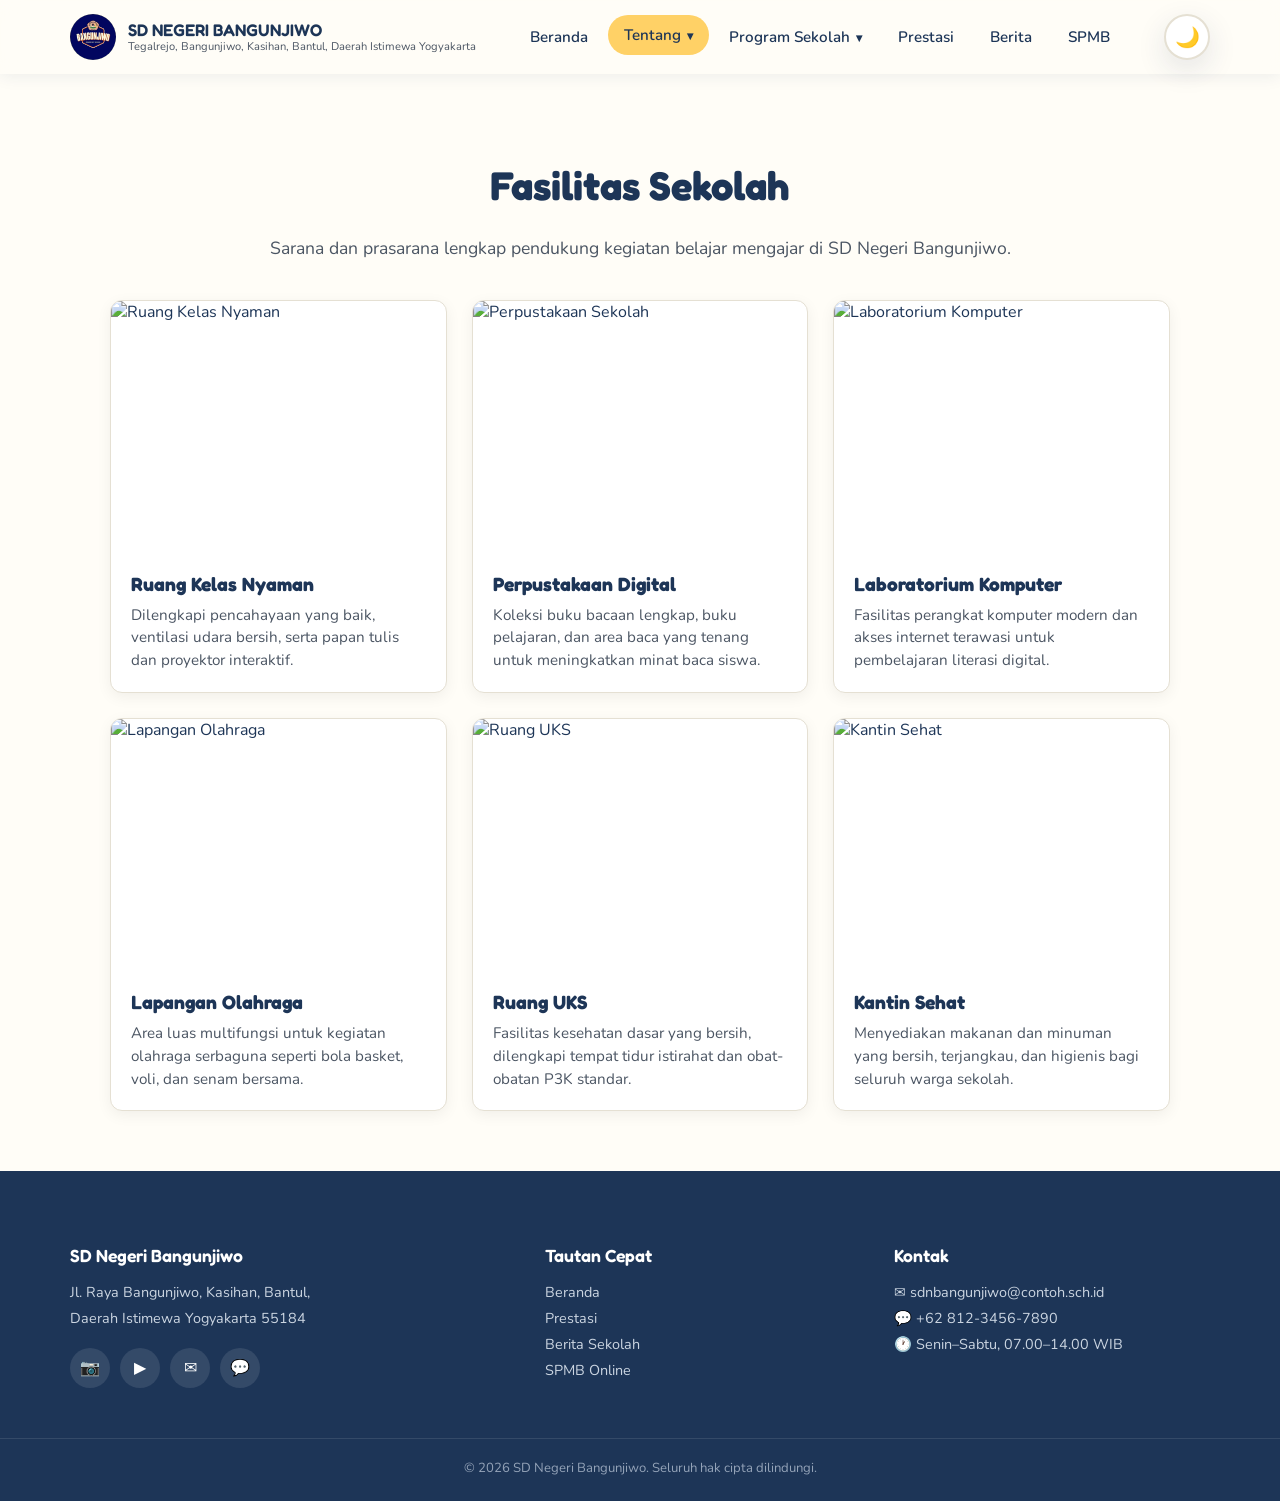
==== fasilitas.html @ d4fe70b3 "first commit" ====
<!DOCTYPE html>
<html lang="id">
<head>
<meta charset="UTF-8" />
<meta name="viewport" content="width=device-width, initial-scale=1.0" />
<title>Fasilitas Sekolah | SD Negeri Bangunjiwo</title>
<meta name="description" content="Fasilitas dan sarana prasarana pendukung belajar di SD Negeri Bangunjiwo, Bantul, Yogyakarta.">

<link rel="preconnect" href="https://fonts.googleapis.com">
<link rel="preconnect" href="https://fonts.gstatic.com" crossorigin>
<link href="https://fonts.googleapis.com/css2?family=Fredoka:wght@500;600;700&family=Nunito:wght@400;600;700;800&display=swap" rel="stylesheet">
<link rel="stylesheet" href="style.css">
<script>
  (function () {
    try {
      var saved = localStorage.getItem('sdnb-theme');
      var theme = saved || (window.matchMedia('(prefers-color-scheme: dark)').matches ? 'dark' : 'light');
      document.documentElement.setAttribute('data-theme', theme);
    } catch (e) {}
  })();
</script>

<style>
  /* ================= GRID FASILITAS ================= */
  .facility-grid {
    display: grid;
    grid-template-columns: repeat(auto-fill, minmax(280px, 1fr));
    gap: 25px;
    margin-top: 40px;
  }

  .facility-card {
    background: var(--surface);
    border-radius: 12px;
    overflow: hidden;
    box-shadow: 0 4px 15px rgba(0,0,0,0.06);
    border: 1px solid var(--border-color);
    transition: transform 0.3s ease, box-shadow 0.3s ease, background-color 0.3s ease, border-color 0.3s ease;
  }

  .facility-card:hover {
    transform: translateY(-5px);
    box-shadow: 0 8px 25px rgba(0,0,0,0.12);
  }

  .facility-card img {
    width: 100%;
    aspect-ratio: 4 / 3;
    object-fit: cover;
  }

  .facility-info {
    padding: 20px;
  }

  .facility-info h3 {
    font-family: 'Fredoka', sans-serif;
    font-size: 1.2rem;
    color: var(--ink);
    margin: 0 0 8px 0;
  }

  .facility-info p {
    font-size: 0.95rem;
    color: var(--gray);
    line-height: 1.5;
    margin: 0;
  }
</style>
</head>
<body>

  <!-- ===================== HEADER & NAVIGASI ===================== -->
  <header class="site-header">
    <div class="nav-wrap">
      <a href="index.html" class="brand">
        <div class="brand-logo"><img src="logo-sdn.jpeg" alt="Logo SD Negeri Bangunjiwo"></div>
        <div class="brand-text">
          SD NEGERI BANGUNJIWO
          <small>Tegalrejo, Bangunjiwo, Kasihan, Bantul, Daerah Istimewa Yogyakarta</small>
        </div>
      </a>
    
      <!-- Menu Desktop -->
      <ul class="nav-menu">
        <li><a href="index.html" class="nav-item">Beranda</a></li>
        
        <!-- Dropdown Tentang -->
        <li class="dropdown">  
          <a href="#" class="nav-item active">Tentang <span class="arrow">▾</span></a>
          <div class="dropdown-menu">
            <a href="profil-sekolah.html">🏫 Profil Sekolah</a>
            <a href="guru-karyawan.html">👨‍🏫 Guru & Karyawan</a>
            <a href="fasilitas.html" class="active">🏢 Fasilitas Sekolah</a>
          </div>
        </li>
        
        <!-- Dropdown Program Sekolah -->
        <li class="dropdown">
          <a href="#" class="nav-item">Program Sekolah <span class="arrow">▾</span></a>
          <div class="dropdown-menu">
            <a href="program-1.html">📘 Program Akademik Unggulan</a>
            <a href="program-2.html">🎨 Program Ekstrakurikuler</a>
          </div>
        </li>
        <li><a href="prestasi.html" class="nav-item">Prestasi</a></li>
        <li><a href="berita.html" class="nav-item">Berita</a></li>
        <li><a href="spmb.html" class="nav-item">SPMB</a></li>
      </ul>

      <!-- Tombol Hamburger (mobile) -->
      <div class="nav-actions">
      <button id="themeToggle" class="theme-toggle" type="button" aria-label="Ganti mode gelap/terang" title="Ganti mode gelap/terang">
        <span class="theme-icon theme-icon-moon" aria-hidden="true">🌙</span>
        <span class="theme-icon theme-icon-sun" aria-hidden="true">☀️</span>
      </button>
      <button id="hamburger" class="hamburger" aria-label="Buka menu">
        <span></span><span></span><span></span>
      </button>
    </div>
    </div>

    <!-- Menu Mobile -->
    <nav id="mobileMenu" class="mobile-menu">
      <a href="index.html">Beranda</a>
      
      <!-- Dropdown Mobile: Tentang -->
      <button type="button" class="mobile-dropdown-toggle">
        Tentang <span>▾</span>
      </button>
      <div class="mobile-submenu">
        <a href="profil-sekolah.html">🏫 Profil Sekolah</a>
        <a href="guru-karyawan.html">👨‍🏫 Guru & Karyawan</a>
        <a href="fasilitas.html" class="active">🏢 Fasilitas Sekolah</a>
      </div>

      <!-- Dropdown Mobile: Program Sekolah -->
      <button type="button" class="mobile-dropdown-toggle">
        Program Sekolah <span>▾</span>
      </button>
      <div class="mobile-submenu">
        <a href="program-1.html">📘 Program Akademik Unggulan</a>
        <a href="program-2.html">🎨 Program Ekstrakurikuler</a>
      </div>

      <a href="prestasi.html">Prestasi</a>
      <a href="berita.html">Berita</a>
      <a href="spmb.html">SPMB</a>
    </nav>
  </header>


  <!-- ===================== KONTEN FASILITAS ===================== -->
  <main style="padding: 60px 20px; max-width: 1100px; margin: 0 auto;">
    <div style="text-align: center; margin-bottom: 40px;">
      <h1 style="font-family: 'Fredoka', sans-serif; font-size: 2.5rem; color: var(--ink);">Fasilitas Sekolah</h1>
      <p style="color: var(--gray); font-size: 1.1rem; margin-top: 10px;">
        Sarana dan prasarana lengkap pendukung kegiatan belajar mengajar di SD Negeri Bangunjiwo.
      </p>
    </div>

    <div class="facility-grid">
      <!-- Kartu Fasilitas 1 -->
      <div class="facility-card">
        <img src="https://placehold.co/600x400/2A9D8F/ffffff?text=Ruang+Kelas" alt="Ruang Kelas Nyaman">
        <div class="facility-info">
          <h3>Ruang Kelas Nyaman</h3>
          <p>Dilengkapi pencahayaan yang baik, ventilasi udara bersih, serta papan tulis dan proyektor interaktif.</p>
        </div>
      </div>

      <!-- Kartu Fasilitas 2 -->
      <div class="facility-card">
        <img src="https://placehold.co/600x400/E76F51/ffffff?text=Perpustakaan" alt="Perpustakaan Sekolah">
        <div class="facility-info">
          <h3>Perpustakaan Digital</h3>
          <p>Koleksi buku bacaan lengkap, buku pelajaran, dan area baca yang tenang untuk meningkatkan minat baca siswa.</p>
        </div>
      </div>

      <!-- Kartu Fasilitas 3 -->
      <div class="facility-card">
        <img src="https://placehold.co/600x400/457B9D/ffffff?text=Lab+Komputer" alt="Laboratorium Komputer">
        <div class="facility-info">
          <h3>Laboratorium Komputer</h3>
          <p>Fasilitas perangkat komputer modern dan akses internet terawasi untuk pembelajaran literasi digital.</p>
        </div>
      </div>

      <!-- Kartu Fasilitas 4 -->
      <div class="facility-card">
        <img src="https://placehold.co/600x400/F4A261/ffffff?text=Lapangan+Olahraga" alt="Lapangan Olahraga">
        <div class="facility-info">
          <h3>Lapangan Olahraga</h3>
          <p>Area luas multifungsi untuk kegiatan olahraga serbaguna seperti bola basket, voli, dan senam bersama.</p>
        </div>
      </div>

      <!-- Kartu Fasilitas 5 -->
      <div class="facility-card">
        <img src="https://placehold.co/600x400/1D3557/ffffff?text=UKS" alt="Ruang UKS">
        <div class="facility-info">
          <h3>Ruang UKS</h3>
          <p>Fasilitas kesehatan dasar yang bersih, dilengkapi tempat tidur istirahat dan obat-obatan P3K standar.</p>
        </div>
      </div>

      <!-- Kartu Fasilitas 6 -->
      <div class="facility-card">
        <img src="https://placehold.co/600x400/264653/ffffff?text=Kantin+Sehat" alt="Kantin Sehat">
        <div class="facility-info">
          <h3>Kantin Sehat</h3>
          <p>Menyediakan makanan dan minuman yang bersih, terjangkau, dan higienis bagi seluruh warga sekolah.</p>
        </div>
      </div>
    </div>
  </main>


  <!-- ===================== FOOTER ===================== -->
  <footer class="site-footer">
    <div class="container footer-grid">
      <div>
        <p class="footer-title">SD Negeri Bangunjiwo</p>
        <p class="footer-text">
          Jl. Raya Bangunjiwo, Kasihan, Bantul,<br>
          Daerah Istimewa Yogyakarta 55184
        </p>
        <div class="social-links">
          <a href="https://instagram.com/sdnbangunjiwo" target="_blank" rel="noopener noreferrer" aria-label="Instagram">📷</a>
          <a href="https://youtube.com/@sdnbangunjiwo" target="_blank" rel="noopener noreferrer" aria-label="YouTube">▶</a>
          <a href="mailto:sdnbangunjiwo@contoh.sch.id" aria-label="Email">✉</a>
          <a href="https://wa.me/6281234567890" target="_blank" rel="noopener noreferrer" aria-label="WhatsApp">💬</a>
        </div>
      </div>

      <div>
        <p class="footer-title">Tautan Cepat</p>
        <p class="footer-text">
          <a href="index.html">Beranda</a><br>
          <a href="prestasi.html">Prestasi</a><br>
          <a href="berita.html">Berita Sekolah</a><br>
          <a href="spmb.html">SPMB Online</a>
        </p>
      </div>

      <div>
        <p class="footer-title">Kontak</p>
        <p class="footer-text">
          ✉ sdnbangunjiwo@contoh.sch.id<br>
          💬 +62 812-3456-7890<br>
          🕐 Senin–Sabtu, 07.00–14.00 WIB
        </p>
      </div>
    </div>

    <div class="footer-bottom">
      © <span class="current-year"></span> SD Negeri Bangunjiwo. Seluruh hak cipta dilindungi.
    </div>
  </footer>

  <script src="data.js"></script>
  <script src="script.js"></script>
</body>
</html>
---- style.css ----
/* ============================================================
   SD NEGERI BANGUNJIWO — style.css
   Tema: ceria, cerah, ramah anak, modern
   ============================================================ */

:root {
  --yellow: #FFD166;
  --blue: #4EA8DE;
  --green: #52e7e7;
  --pink: #EF476F;
  --dark: #1D3557;
  --cream: #FFFDF7;
  --gray: #4B5563;
  --radius-lg: 28px;
  --radius-md: 18px;
  --shadow-soft: 0 10px 30px rgba(29, 53, 87, 0.12);
  --shadow-hover: 0 16px 40px rgba(29, 53, 87, 0.18);

  /* ===== Token tema (berubah saat dark mode aktif) ===== */
  --ink: #1D3557;                       /* warna teks utama */
  --surface: #ffffff;                   /* latar kartu/panel */
  --section-alt-bg: #FFF8E7;            /* latar section aksen (page-hero, dll) */
  --header-bg: rgba(255, 253, 247, 0.9);/* latar navbar (dengan transparansi) */
  --border-color: #e5e0d3;              /* warna garis/pembatas */
  --table-hover: #FFF8E7;               /* highlight hover baris tabel */
}

/* ============================================================
   DARK MODE — token di atas ditimpa saat <html data-theme="dark">
   ============================================================ */
[data-theme="dark"] {
  --cream: #10141f;
  --gray: #9aa5bd;
  --ink: #e7e9f2;
  --surface: #1b2130;
  --section-alt-bg: #1b2130;
  --header-bg: rgba(16, 20, 31, 0.85);
  --border-color: #2b3247;
  --table-hover: rgba(255, 255, 255, 0.05);
  --shadow-soft: 0 10px 30px rgba(0, 0, 0, 0.45);
  --shadow-hover: 0 16px 40px rgba(0, 0, 0, 0.55);
}

[data-theme="dark"] body {
  background: var(--cream);
}

* { box-sizing: border-box; }

html {
  scroll-behavior: smooth;
}

body {
  margin: 0;
  font-family: "Nunito", sans-serif;
  color: var(--ink);
  background: var(--cream);
  overflow-x: hidden;
  transition: background-color 0.3s ease, color 0.3s ease;
}

h1, h2, h3, h4, .font-display {
  font-family: "Fredoka", sans-serif;
}

/* Cegah heading/section tertutup navbar sticky saat dituju via anchor link */
h1, h2, h3, section, main {
  scroll-margin-top: 100px;
}

/* Tambahan padding-top pengaman di puncak konten utama tiap halaman,
   supaya baris teks pertama tidak pernah terlalu dekat dengan navbar sticky */
main { padding-top: 4px; }

a { text-decoration: none; color: inherit; }
ul { list-style: none; margin: 0; padding: 0; }
img { max-width: 100%; display: block; }

.container {
  max-width: 1180px;
  margin: 0 auto;
  padding: 0 20px;
}

.section {
  padding: 70px 0;
  position: relative;
}

.section-title {
  font-size: clamp(1.8rem, 4vw, 2.6rem);
  font-weight: 600;
  text-align: center;
  margin-bottom: 12px;
}

.section-subtitle {
  text-align: center;
  color: var(--gray);
  max-width: 560px;
  margin: 0 auto 44px;
  font-size: 1.05rem;
}

/* ===== BADGE WARNA BULAT DEKORATIF DI JUDUL ===== */
.title-dot {
  display: inline-block;
  width: 10px;
  height: 10px;
  border-radius: 50%;
  margin: 0 6px;
  vertical-align: middle;
}

/* ===== FLOATING BLOB ANIMATION (elemen dekoratif 3D-ish) ===== */
.blob {
  position: absolute;
  border-radius: 50%;
  filter: blur(2px);
  opacity: 0.55;
  z-index: 0;
  animation: floatY 6s ease-in-out infinite;
}

@keyframes floatY {
  0%, 100% { transform: translateY(0) rotate(0deg); }
  50% { transform: translateY(-22px) rotate(8deg); }
}

/* ============================================================
   HEADER & NAVIGASI
   ============================================================ */
.site-header {
  position: sticky;
  top: 0;
  z-index: 100;
  background: var(--header-bg);
  backdrop-filter: blur(10px);
  box-shadow: 0 2px 16px rgba(29, 53, 87, 0.08);
  transition: background-color 0.3s ease;
}

.nav-wrap {
  display: flex;
  align-items: center;
  justify-content: space-between;
  padding: 14px 20px;
  max-width: 1180px;
  margin: 0 auto;
}

.brand {
  display: flex;
  align-items: center;
  gap: 12px;
  min-width: 0;
}

.brand-logo {
  width: 46px;
  height: 46px;
  border-radius: 50%;
  background: var(--blue);
  display: flex;
  align-items: center;
  justify-content: center;
  color: #fff;
  font-family: "Fredoka", sans-serif;
  font-weight: 600;
  font-size: 1.1rem;
  flex-shrink: 0;
  overflow: hidden;
}

.brand-logo img {
  width: 100%;
  height: 100%;
  object-fit: cover;
}

.brand-text {
  font-family: "Fredoka", sans-serif;
  font-weight: 600;
  font-size: 1.05rem;
  line-height: 1.2;
  white-space: nowrap;
  overflow: hidden;
  text-overflow: ellipsis;
}

.brand-text small {
  display: block;
  font-family: "Nunito", sans-serif;
  font-weight: 400;
  font-size: 0.7rem;
  color: var(--gray);
  white-space: nowrap;
  overflow: hidden;
  text-overflow: ellipsis;
}

/* Menu desktop */
.nav-menu {
  display: flex;
  align-items: center;
  gap: 4px;
  flex-shrink: 0;
}

.nav-menu > li {
  position: relative;
}

.nav-menu a.nav-item {
  display: inline-block;
  padding: 10px 16px;
  border-radius: 999px;
  font-weight: 600;
  font-size: 0.95rem;
  transition: background-color 0.2s ease, color 0.2s ease, transform 0.15s ease;
}

.nav-menu a.nav-item:hover,
.nav-menu a.nav-item.active {
  background: var(--yellow);
  color: var(--dark);
  transform: translateY(-2px);
}

/* Indicator panah pada menu desktop */
.nav-menu .dropdown .arrow {
  display: inline-block;
  font-size: 0.8em;
  margin-left: 2px;
  transition: transform 0.3s ease;
}

.nav-menu .dropdown:hover .arrow,
.nav-menu .dropdown.open .arrow {
  transform: rotate(180deg);
}

/* Dropdown Menu Desktop (Tentang & Program Sekolah) */
.dropdown-menu {
  position: absolute;
  top: calc(100% + 8px);
  left: 0;
  background: var(--surface);
  border-radius: var(--radius-md);
  box-shadow: var(--shadow-soft);
  min-width: 230px;
  padding: 8px;
  opacity: 0;
  visibility: hidden;
  transform: translateY(8px);
  transition: opacity 0.2s ease, transform 0.2s ease, visibility 0.2s;
  z-index: 20;
  border: 1px solid rgba(29, 53, 87, 0.05);
}

.dropdown:hover .dropdown-menu,
.dropdown.open .dropdown-menu {
  opacity: 1;
  visibility: visible;
  transform: translateY(0);
}

.dropdown-menu a {
  display: block;
  padding: 10px 14px;
  border-radius: 12px;
  font-weight: 600;
  font-size: 0.9rem;
  color: var(--ink);
  transition: background-color 0.2s ease, color 0.2s ease;
}

.dropdown-menu a:hover {
  background: var(--cream);
  color: var(--blue);
}

.dropdown-menu a.active {
  background: var(--blue);
  color: #fff;
}

.mobile-submenu a.active {
  background: var(--yellow);
  color: var(--dark);
  font-weight: 700;
}

/* Tombol Hamburger */
.hamburger {
  display: none;
  width: 46px;
  height: 46px;
  border-radius: 50%;
  border: none;
  background: var(--pink);
  cursor: pointer;
  position: relative;
  flex-shrink: 0;
}

.hamburger span {
  position: absolute;
  left: 12px;
  right: 12px;
  height: 3px;
  background: #fff;
  border-radius: 4px;
  transition: transform 0.3s ease, opacity 0.3s ease, top 0.3s ease;
}

.hamburger span:nth-child(1) { top: 15px; }
.hamburger span:nth-child(2) { top: 22px; }
.hamburger span:nth-child(3) { top: 29px; }

.hamburger.open span:nth-child(1) {
  top: 22px;
  transform: rotate(45deg);
}
.hamburger.open span:nth-child(2) {
  opacity: 0;
}
.hamburger.open span:nth-child(3) {
  top: 22px;
  transform: rotate(-45deg);
}

/* ===== Grup aksi kanan navbar (tombol dark mode + hamburger) ===== */
.nav-actions {
  display: flex;
  align-items: center;
  gap: 10px;
  flex-shrink: 0;
}

/* ===== Tombol Dark Mode ===== */
.theme-toggle {
  display: flex;
  align-items: center;
  justify-content: center;
  width: 46px;
  height: 46px;
  border-radius: 50%;
  border: 2px solid var(--border-color);
  background: var(--surface);
  box-shadow: var(--shadow-soft);
  cursor: pointer;
  font-size: 1.25rem;
  line-height: 1;
  flex-shrink: 0;
  transition: transform 0.25s ease, box-shadow 0.25s ease, background-color 0.25s ease, border-color 0.25s ease;
}

.theme-toggle:hover {
  transform: translateY(-2px) rotate(-8deg);
  box-shadow: var(--shadow-hover);
}

.theme-icon-sun { display: none; }
[data-theme="dark"] .theme-icon-sun { display: inline; }
[data-theme="dark"] .theme-icon-moon { display: none; }

/* Menu mobile */
.mobile-menu {
  display: none;
  flex-direction: column;
  background: var(--surface);
  border-top: 3px solid var(--yellow);
  overflow: hidden;
  max-height: 0;
  transition: max-height 0.35s ease;
}

.mobile-menu.open {
  max-height: 800px;
}

.mobile-menu a,
.mobile-menu button.mobile-dropdown-toggle {
  display: flex;
  justify-content: space-between;
  align-items: center;
  padding: 16px 22px;
  font-weight: 600;
  border-bottom: 1px solid var(--border-color);
  width: 100%;
  background: none;
  border-left: none;
  border-right: none;
  border-top: none;
  text-align: left;
  font-family: "Nunito", sans-serif;
  font-size: 1rem;
  color: var(--ink);
  cursor: pointer;
}

.mobile-dropdown-toggle span {
  display: inline-block;
  transition: transform 0.3s ease;
}

.mobile-dropdown-toggle.open span {
  transform: rotate(180deg);
}

.mobile-submenu {
  max-height: 0;
  overflow: hidden;
  background: var(--cream);
  transition: max-height 0.3s ease;
}

.mobile-submenu.open {
  max-height: 300px;
  display: block;
}

.mobile-submenu a {
  padding-left: 40px;
  font-size: 0.92rem;
  border-bottom: 1px solid var(--border-color);
}

/* ============================================================
   HERO BARU: foto latar penuh + overlay + stats bar
   ============================================================ */
.hero-banner {
  max-width: 1180px;
  margin: 24px auto 0;
  padding: 0 20px;
}

.hero-photo {
  position: relative;
  min-height: 460px;
  border-radius: 24px 24px 0 0;
  overflow: hidden;
  background-size: cover;
  background-position: center;
  display: flex;
  align-items: flex-end;
  box-shadow: var(--shadow-soft);
}

.hero-photo::before {
  content: "";
  position: absolute;
  inset: 0;
  background: linear-gradient(180deg, rgba(15, 23, 42, 0.25) 0%, rgba(15, 23, 42, 0.65) 100%);
  z-index: 1;
}

/* Lapisan slideshow foto — di-generate otomatis oleh script.js dari heroPhotosData di data.js */
.hero-photo-slide {
  position: absolute;
  inset: 0;
  background-size: cover;
  background-position: center;
  opacity: 0;
  transition: opacity 1.2s ease;
  z-index: 0;
}

.hero-photo-slide.active {
  opacity: 1;
}

.hero-photo-content {
  position: relative;
  z-index: 2;
  color: #fff;
  padding: 44px 40px;
}

.hero-photo-content h1 {
  font-size: clamp(1.8rem, 4.2vw, 2.6rem);
  line-height: 1.25;
  margin: 0 0 20px;
}

.hero-photo-content p {
  max-width: 640px;
  font-size: 1rem;
  line-height: 1.8;
  margin: 0 0 28px;
  color: #f1f5f9;
}

.hero-photo-buttons {
  display: flex;
  gap: 14px;
  flex-wrap: wrap;
}

.hero-photo-btn {
  background: var(--yellow);
  color: var(--dark);
  padding: 14px 26px;
  border-radius: 12px;
  font-weight: 700;
  font-size: 0.95rem;
  transition: transform 0.2s ease, box-shadow 0.2s ease;
}

.hero-photo-btn:hover {
  transform: translateY(-3px);
  box-shadow: 0 10px 24px rgba(0, 0, 0, 0.25);
}

.hero-photo-btn.outline {
  background: rgba(255, 255, 255, 0.15);
  color: #fff;
  border: 2px solid #fff;
}

/* Bar statistik di bawah foto (menyatu, rounded bawah) */
.hero-stats-bar {
  background: var(--green);
  border-radius: 0 0 24px 24px;
  padding: 36px 40px;
  display: grid;
  grid-template-columns: 1.3fr repeat(3, auto);
  gap: 28px;
  align-items: center;
}

.hero-stats-desc h3 {
  margin: 0 0 10px;
  font-size: 1.25rem;
}

.hero-stats-desc p {
  margin: 0;
  color: #1c3a2e;
  font-size: 0.92rem;
  line-height: 1.7;
}

.hero-stat-item {
  text-align: center;
}

.hero-stat-item .stat-label {
  font-weight: 700;
  font-size: 0.95rem;
  color: var(--dark);
}

.hero-stat-item .stat-value {
  font-family: "Fredoka", sans-serif;
  font-size: 2rem;
  font-weight: 600;
  color: var(--dark);
  margin-top: 6px;
}

@media (max-width: 900px) {
  .hero-stats-bar {
    grid-template-columns: 1fr;
    text-align: center;
  }
  .hero-stats-bar .hero-stat-item { text-align: center; }
}

@media (max-width: 600px) {
  .hero-photo { min-height: 380px; border-radius: 18px 18px 0 0; }
  .hero-photo-content { padding: 28px 22px; }
  .hero-stats-bar { border-radius: 0 0 18px 18px; padding: 28px 22px; gap: 20px; }
  .hero-banner { padding: 0 12px; }
}

/* ============================================================
   HERO LAMA (masih dipakai section lain jika ada)
   ============================================================ */
.hero {
  position: relative;
  padding: 60px 0 60px;
  overflow: hidden;
  background: linear-gradient(180deg, var(--section-alt-bg) 0%, var(--cream) 100%);
}

.hero-grid {
  position: relative;
  z-index: 2;
  display: grid;
  grid-template-columns: 1fr;
  gap: 40px;
  align-items: center;
  margin-bottom: 20px;
}

@media (min-width: 900px) {
  .hero-grid { grid-template-columns: 1fr 1fr; }
}

.hero-text h1 {
  font-size: clamp(2rem, 5vw, 3.2rem);
  line-height: 1.15;
  margin: 0 0 18px;
}

.hero-text h1 .highlight {
  color: var(--blue);
  position: relative;
}

.hero-text p {
  font-size: 1.05rem;
  color: var(--gray);
  max-width: 480px;
  margin-bottom: 28px;
}

.btn {
  display: inline-flex;
  align-items: center;
  gap: 8px;
  padding: 14px 26px;
  border-radius: 999px;
  font-weight: 700;
  font-size: 0.95rem;
  border: none;
  cursor: pointer;
  transition: transform 0.2s ease, box-shadow 0.2s ease;
}

.btn-primary {
  background: var(--blue);
  color: #fff;
  box-shadow: 0 10px 24px rgba(78, 168, 222, 0.4);
}

.btn-secondary {
  background: var(--surface);
  color: var(--ink);
  border: 2px solid var(--dark);
}

.btn:hover { transform: translateY(-3px); }

/* Visual 3D-ish hero (CSS transform) */
.hero-visual {
  position: relative;
  height: 360px;
  perspective: 1000px;
}

.hero-3d-card {
  position: absolute;
  border-radius: var(--radius-lg);
  box-shadow: var(--shadow-soft);
  overflow: hidden;
  animation: floatY 5s ease-in-out infinite;
}

.hero-3d-card.main {
  width: 70%;
  height: 70%;
  top: 10%;
  left: 15%;
  z-index: 3;
  transform: rotateY(-6deg) rotateX(4deg);
}

.hero-3d-card.deco-1 {
  width: 40%;
  height: 40%;
  top: -4%;
  right: 0;
  background: var(--yellow);
  animation-delay: 0.6s;
  z-index: 2;
}

.hero-3d-card.deco-2 {
  width: 35%;
  height: 35%;
  bottom: -2%;
  left: 0;
  background: var(--green);
  animation-delay: 1.2s;
  z-index: 1;
}

/* Statistik floating */
.hero-stats {
  position: relative;
  z-index: 3;
  margin-top: 40px;
  display: grid;
  grid-template-columns: repeat(3, 1fr);
  gap: 16px;
}

@media (max-width: 700px) {
  .hero-stats { grid-template-columns: 1fr; }
}

.stat-card {
  background: var(--surface);
  border-radius: var(--radius-md);
  box-shadow: var(--shadow-soft);
  padding: 22px;
  text-align: center;
  transition: transform 0.25s ease, box-shadow 0.25s ease;
}

.stat-card:hover {
  transform: translateY(-6px);
  box-shadow: var(--shadow-hover);
}

.stat-number {
  font-family: "Fredoka", sans-serif;
  font-size: 2rem;
  font-weight: 600;
}

.stat-label {
  color: var(--gray);
  font-size: 0.9rem;
  margin-top: 4px;
}

/* ============================================================
   SAMBUTAN KEPALA SEKOLAH
   ============================================================ */
.principal-section {
  background: var(--surface);
}

.principal-grid {
  display: grid;
  grid-template-columns: 1fr;
  gap: 36px;
  align-items: center;
}

@media (min-width: 800px) {
  .principal-grid { grid-template-columns: 280px 1fr; }
}

.principal-photo {
  width: 220px;
  height: 220px;
  border-radius: 50%;
  overflow: hidden;
  border: 8px solid var(--yellow);
  margin: 0 auto;
  box-shadow: var(--shadow-soft);
}

.principal-photo img {
  width: 100%;
  height: 100%;
  object-fit: cover;
}

.principal-quote {
  font-size: 1.15rem;
  line-height: 1.8;
  color: var(--ink);
  position: relative;
  padding-left: 24px;
  border-left: 5px solid var(--blue);
}

.principal-name {
  margin-top: 18px;
  font-family: "Fredoka", sans-serif;
  font-weight: 600;
  color: var(--blue);
}

/* ============================================================
   CAROUSEL (Guru & Berita)
   ============================================================ */
.carousel-wrap {
  position: relative;
}

.carousel-track {
  display: flex;
  gap: 20px;
  overflow-x: auto;
  scroll-snap-type: x mandatory;
  padding: 10px 4px 20px;
  scrollbar-width: none;
}

.carousel-track::-webkit-scrollbar { display: none; }

.carousel-track > * {
  scroll-snap-align: start;
  flex-shrink: 0;
}

.carousel-btn {
  position: absolute;
  top: 42%;
  transform: translateY(-50%);
  width: 44px;
  height: 44px;
  border-radius: 50%;
  border: none;
  background: var(--surface);
  box-shadow: var(--shadow-soft);
  font-size: 1.1rem;
  cursor: pointer;
  z-index: 5;
  display: flex;
  align-items: center;
  justify-content: center;
  transition: background-color 0.2s ease, transform 0.2s ease;
}

.carousel-btn:hover {
  background: var(--yellow);
  color: var(--dark);
  transform: translateY(-50%) scale(1.08);
}

.carousel-btn.prev { left: -6px; }
.carousel-btn.next { right: -6px; }

@media (max-width: 640px) {
  .carousel-btn { display: none; }
}

/* Kartu Guru */
.teacher-card {
  width: 190px;
  background: var(--surface);
  border-radius: var(--radius-md);
  box-shadow: var(--shadow-soft);
  overflow: hidden;
  text-align: center;
  transition: transform 0.25s ease, box-shadow 0.25s ease;
}

.teacher-card:hover {
  transform: translateY(-6px);
  box-shadow: var(--shadow-hover);
}

.teacher-card img {
  width: 100%;
  aspect-ratio: 1 / 1;
  object-fit: cover;
}

.teacher-card .info { padding: 14px 10px; }
.teacher-card .name { font-weight: 700; font-size: 0.92rem; }
.teacher-card .role { color: var(--gray); font-size: 0.78rem; margin-top: 3px; }

/* Kartu Berita */
.news-card {
  width: 300px;
  background: var(--surface);
  border-radius: var(--radius-md);
  box-shadow: var(--shadow-soft);
  overflow: hidden;
  transition: transform 0.25s ease, box-shadow 0.25s ease;
}

.news-card:hover {
  transform: translateY(-6px);
  box-shadow: var(--shadow-hover);
}

.news-card img {
  width: 100%;
  aspect-ratio: 4 / 3;
  object-fit: cover;
}

.news-card .info { padding: 18px; }
.news-card .date {
  color: var(--pink);
  font-weight: 700;
  font-size: 0.78rem;
  text-transform: uppercase;
}
.news-card .title {
  font-family: "Fredoka", sans-serif;
  font-weight: 600;
  font-size: 1.02rem;
  margin: 8px 0;
  line-height: 1.4;
}
.news-card .excerpt {
  color: var(--gray);
  font-size: 0.88rem;
  line-height: 1.5;
}

/* Grid berita (halaman berita.html) */
.news-grid {
  display: grid;
  grid-template-columns: repeat(auto-fill, minmax(280px, 1fr));
  gap: 24px;
}

/* ============================================================
   PRESTASI
   ============================================================ */
.achievement-grid {
  display: grid;
  grid-template-columns: repeat(auto-fill, minmax(260px, 1fr));
  gap: 24px;
}

.achievement-card {
  background: var(--surface);
  border-radius: var(--radius-md);
  overflow: hidden;
  box-shadow: var(--shadow-soft);
  transition: transform 0.25s ease, box-shadow 0.25s ease;
}

.achievement-card:hover {
  transform: translateY(-6px);
  box-shadow: var(--shadow-hover);
}

.achievement-card img {
  width: 100%;
  aspect-ratio: 4 / 3;
  object-fit: cover;
}

.achievement-card .info { padding: 16px; }

.achievement-badge {
  display: inline-block;
  padding: 4px 12px;
  border-radius: 999px;
  font-size: 0.72rem;
  font-weight: 700;
  color: #fff;
  background: var(--green);
  margin-bottom: 8px;
}

/* ============================================================
   FORM (SPMB)
   ============================================================ */
.form-card {
  background: var(--surface);
  border-radius: var(--radius-lg);
  box-shadow: var(--shadow-soft);
  padding: 32px;
  max-width: 640px;
  margin: 0 auto;
}

.form-group { margin-bottom: 18px; }

.form-group label {
  display: block;
  font-weight: 700;
  margin-bottom: 6px;
  font-size: 0.92rem;
}

.form-group input,
.form-group textarea,
.form-group select {
  width: 100%;
  padding: 12px 16px;
  border-radius: 14px;
  border: 2px solid var(--border-color);
  background: var(--surface);
  color: var(--ink);
  font-family: "Nunito", sans-serif;
  font-size: 0.95rem;
  transition: border-color 0.2s ease, background-color 0.2s ease, color 0.2s ease;
}

.form-group input:focus,
.form-group textarea:focus,
.form-group select:focus {
  outline: none;
  border-color: var(--blue);
}

.info-box {
  background: #FFF3D6;
  color: #1D3557;
  border: 2px dashed var(--yellow);
  border-radius: var(--radius-md);
  padding: 20px;
  margin-bottom: 24px;
}

.info-box ul { padding-left: 18px; list-style: disc; }
.info-box li { margin-bottom: 6px; }

.alert-success {
  background: #E4FBF2;
  border: 2px solid var(--green);
  color: #0a7a58;
  padding: 16px 20px;
  border-radius: var(--radius-md);
  font-weight: 700;
  margin-bottom: 20px;
  display: none;
}

.alert-success.show { display: block; }

/* ============================================================
   ADMIN SPMB
   ============================================================ */
.admin-toolbar {
  display: flex;
  flex-wrap: wrap;
  gap: 12px;
  justify-content: space-between;
  align-items: center;
  margin-bottom: 20px;
}

.admin-toolbar input[type="text"] {
  padding: 10px 16px;
  border-radius: 999px;
  border: 2px solid var(--border-color);
  background: var(--surface);
  color: var(--ink);
  min-width: 220px;
}

.admin-table-wrap {
  overflow-x: auto;
  background: var(--surface);
  border-radius: var(--radius-md);
  box-shadow: var(--shadow-soft);
}

table.admin-table {
  width: 100%;
  border-collapse: collapse;
  min-width: 780px;
}

table.admin-table th,
table.admin-table td {
  padding: 14px 16px;
  text-align: left;
  border-bottom: 1px solid var(--border-color);
  font-size: 0.9rem;
}

table.admin-table th {
  background: var(--dark);
  color: #fff;
  font-family: "Fredoka", sans-serif;
  font-weight: 500;
  position: sticky;
  top: 0;
}

table.admin-table tr:hover td { background: var(--table-hover); }

.btn-delete {
  background: var(--pink);
  color: #fff;
  border: none;
  padding: 8px 14px;
  border-radius: 999px;
  font-size: 0.8rem;
  font-weight: 700;
  cursor: pointer;
}

.btn-export {
  background: var(--green);
  color: #fff;
}

/* ============================================================
   ARTIKEL BERITA (baca-berita.html)
   ============================================================ */
.article-header img {
  width: 100%;
  max-height: 420px;
  object-fit: cover;
  border-radius: var(--radius-lg);
  margin-bottom: 28px;
}

.article-date {
  color: var(--pink);
  font-weight: 700;
  font-size: 0.85rem;
  text-transform: uppercase;
}

.article-title {
  font-size: clamp(1.6rem, 4vw, 2.3rem);
  margin: 10px 0 24px;
}

.article-content {
  font-size: 1.05rem;
  line-height: 1.9;
  color: var(--ink);
  max-width: 760px;
}

/* ============================================================
   FOOTER
   ============================================================ */
.site-footer {
  background: var(--dark);
  color: #fff;
  padding: 56px 0 24px;
}

.footer-grid {
  display: grid;
  grid-template-columns: 1fr;
  gap: 32px;
}

@media (min-width: 700px) {
  .footer-grid { grid-template-columns: 1.4fr 1fr 1fr; }
}

.footer-title {
  font-family: "Fredoka", sans-serif;
  font-weight: 600;
  margin-bottom: 14px;
  font-size: 1.1rem;
}

.footer-text {
  color: #cbd5e1;
  font-size: 0.9rem;
  line-height: 1.8;
}

.social-links {
  display: flex;
  gap: 10px;
  margin-top: 16px;
}

.social-links a {
  width: 40px;
  height: 40px;
  border-radius: 50%;
  background: rgba(255, 255, 255, 0.1);
  display: flex;
  align-items: center;
  justify-content: center;
  transition: background-color 0.2s ease, transform 0.2s ease;
}

.social-links a:hover {
  background: var(--yellow);
  color: var(--dark);
  transform: translateY(-3px);
}

.footer-bottom {
  text-align: center;
  color: #94a3b8;
  font-size: 0.82rem;
  margin-top: 40px;
  padding-top: 20px;
  border-top: 1px solid rgba(255, 255, 255, 0.1);
}

/* ============================================================
   SCROLL REVEAL (dipakai lewat script.js)
   ============================================================ */
.reveal {
  opacity: 0;
  transform: translateY(26px);
  transition: opacity 0.7s cubic-bezier(0.16, 1, 0.3, 1), transform 0.7s cubic-bezier(0.16, 1, 0.3, 1);
}

.reveal.visible {
  opacity: 1;
  transform: translateY(0);
}

/* ============================================================
   RESPONSIVE: NAVBAR MOBILE
   ============================================================ */
@media (max-width: 860px) {
  .nav-menu { display: none; }
  .hamburger { display: block; }
  .mobile-menu { display: flex; }
}

@media (min-width: 861px) {
  .mobile-menu { display: none !important; }
}

/* Halaman generik (program, prestasi, spmb dll) */
.page-hero {
  padding: 60px 0 40px;
  text-align: center;
  background: linear-gradient(180deg, var(--section-alt-bg) 0%, var(--cream) 100%);
}

.page-hero h1 { margin-bottom: 10px; }
.page-hero p { color: var(--gray); max-width: 560px; margin: 0 auto; }

.feature-grid {
  display: grid;
  grid-template-columns: repeat(auto-fit, minmax(240px, 1fr));
  gap: 22px;
  margin-top: 20px;
}

.feature-card {
  background: var(--surface);
  border-radius: var(--radius-md);
  padding: 24px;
  box-shadow: var(--shadow-soft);
  transition: transform 0.25s ease, box-shadow 0.25s ease;
}

.feature-card:hover {
  transform: translateY(-6px);
  box-shadow: var(--shadow-hover);
}

.feature-icon {
  width: 52px;
  height: 52px;
  border-radius: 16px;
  display: flex;
  align-items: center;
  justify-content: center;
  font-size: 1.4rem;
  margin-bottom: 14px;
}

.gallery-grid {
  display: grid;
  grid-template-columns: repeat(auto-fill, minmax(220px, 1fr));
  gap: 16px;
  margin-top: 30px;
}

.gallery-grid img {
  width: 100%;
  aspect-ratio: 4 / 3;
  object-fit: cover;
  border-radius: var(--radius-md);
  box-shadow: var(--shadow-soft);
  transition: transform 0.3s ease;
}

.gallery-grid img:hover { transform: scale(1.03); }
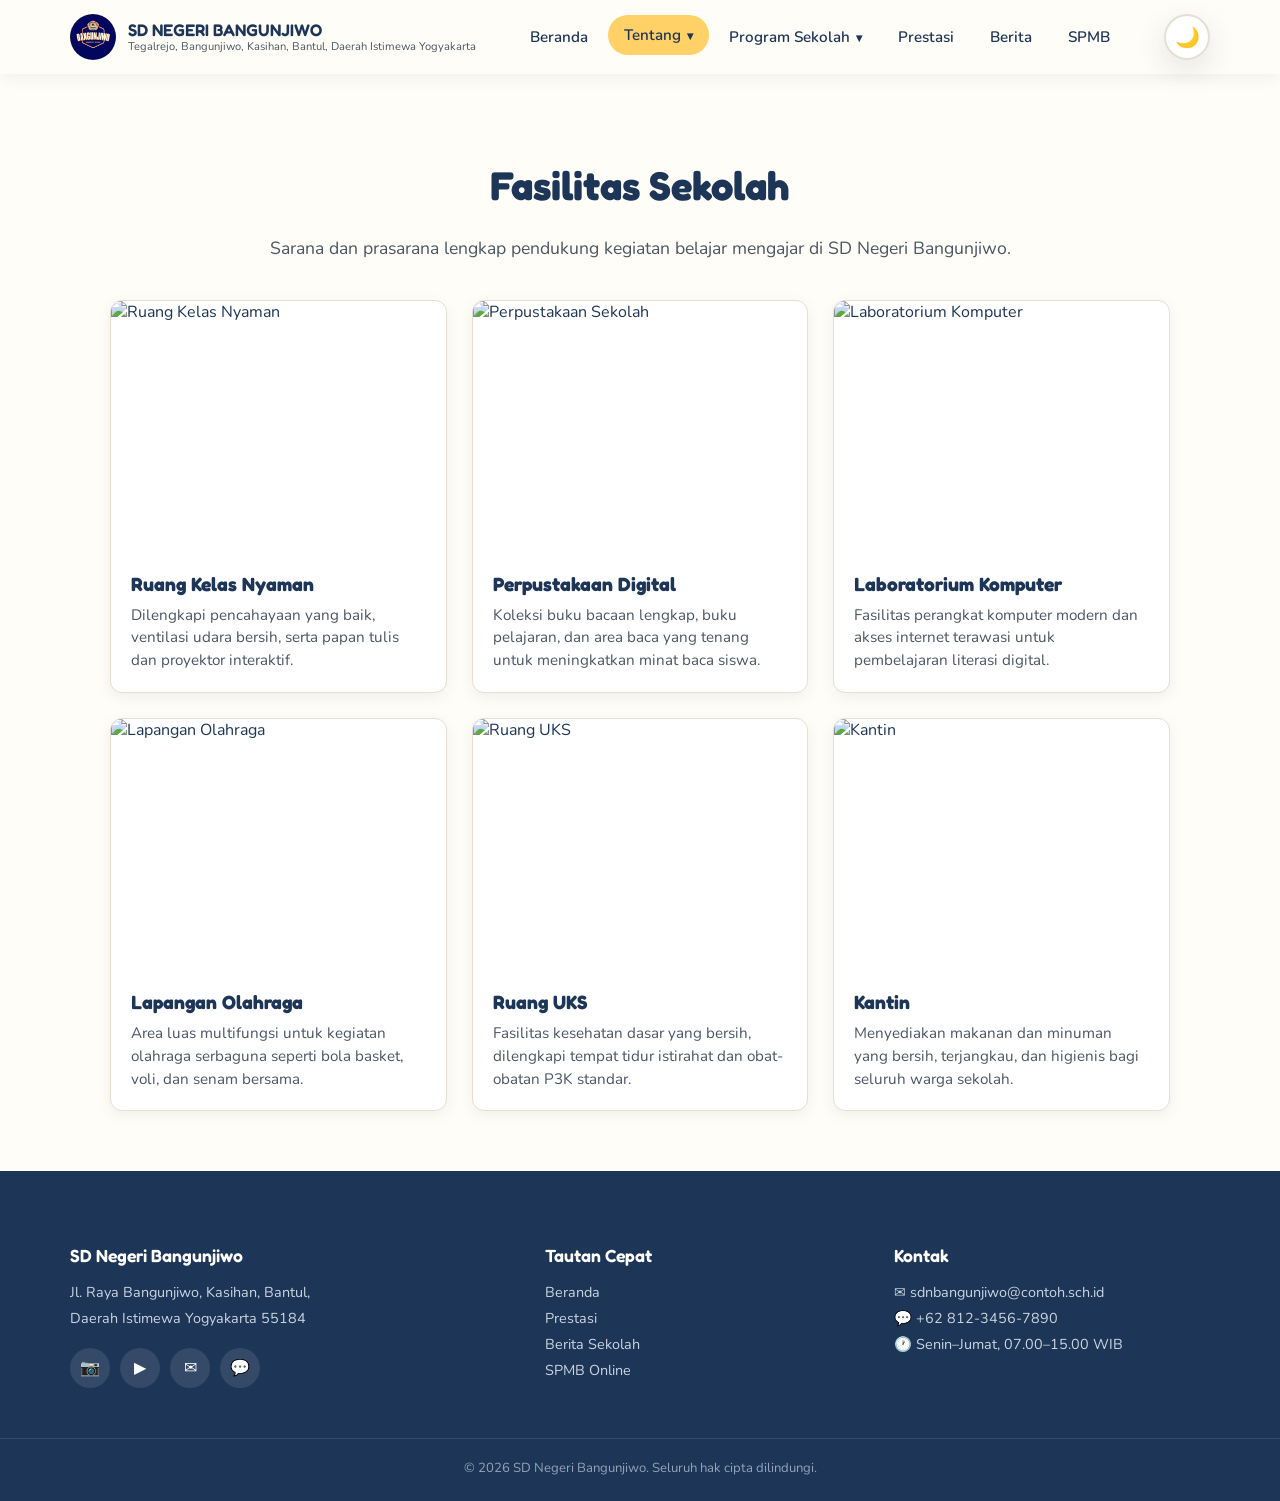
==== commit 78b80ba7: "Update facility card and contact information" ====
--- a/fasilitas.html
+++ b/fasilitas.html
@@ -207,9 +207,9 @@
 
       <!-- Kartu Fasilitas 6 -->
       <div class="facility-card">
-        <img src="https://placehold.co/600x400/264653/ffffff?text=Kantin+Sehat" alt="Kantin Sehat">
-        <div class="facility-info">
-          <h3>Kantin Sehat</h3>
+        <img src="https://placehold.co/600x400/264653/ffffff?text=Kantin+Sehat" alt="Kantin">
+        <div class="facility-info">
+          <h3>Kantin</h3>
           <p>Menyediakan makanan dan minuman yang bersih, terjangkau, dan higienis bagi seluruh warga sekolah.</p>
         </div>
       </div>
@@ -229,8 +229,8 @@
         <div class="social-links">
           <a href="https://instagram.com/sdnbangunjiwo" target="_blank" rel="noopener noreferrer" aria-label="Instagram">📷</a>
           <a href="https://youtube.com/@sdnbangunjiwo" target="_blank" rel="noopener noreferrer" aria-label="YouTube">▶</a>
-          <a href="mailto:sdnbangunjiwo@contoh.sch.id" aria-label="Email">✉</a>
-          <a href="https://wa.me/6281234567890" target="_blank" rel="noopener noreferrer" aria-label="WhatsApp">💬</a>
+          <a href="sdbangunjiwo@yahoo.co.id" aria-label="Email">✉</a>
+          <a href="0274-6465246" target="_blank" rel="noopener noreferrer" aria-label="WhatsApp">💬</a>
         </div>
       </div>
 
@@ -249,7 +249,7 @@
         <p class="footer-text">
           ✉ sdnbangunjiwo@contoh.sch.id<br>
           💬 +62 812-3456-7890<br>
-          🕐 Senin–Sabtu, 07.00–14.00 WIB
+          🕐 Senin–Jumat, 07.00–15.00 WIB
         </p>
       </div>
     </div>
@@ -262,4 +262,4 @@
   <script src="data.js"></script>
   <script src="script.js"></script>
 </body>
-</html>+</html>
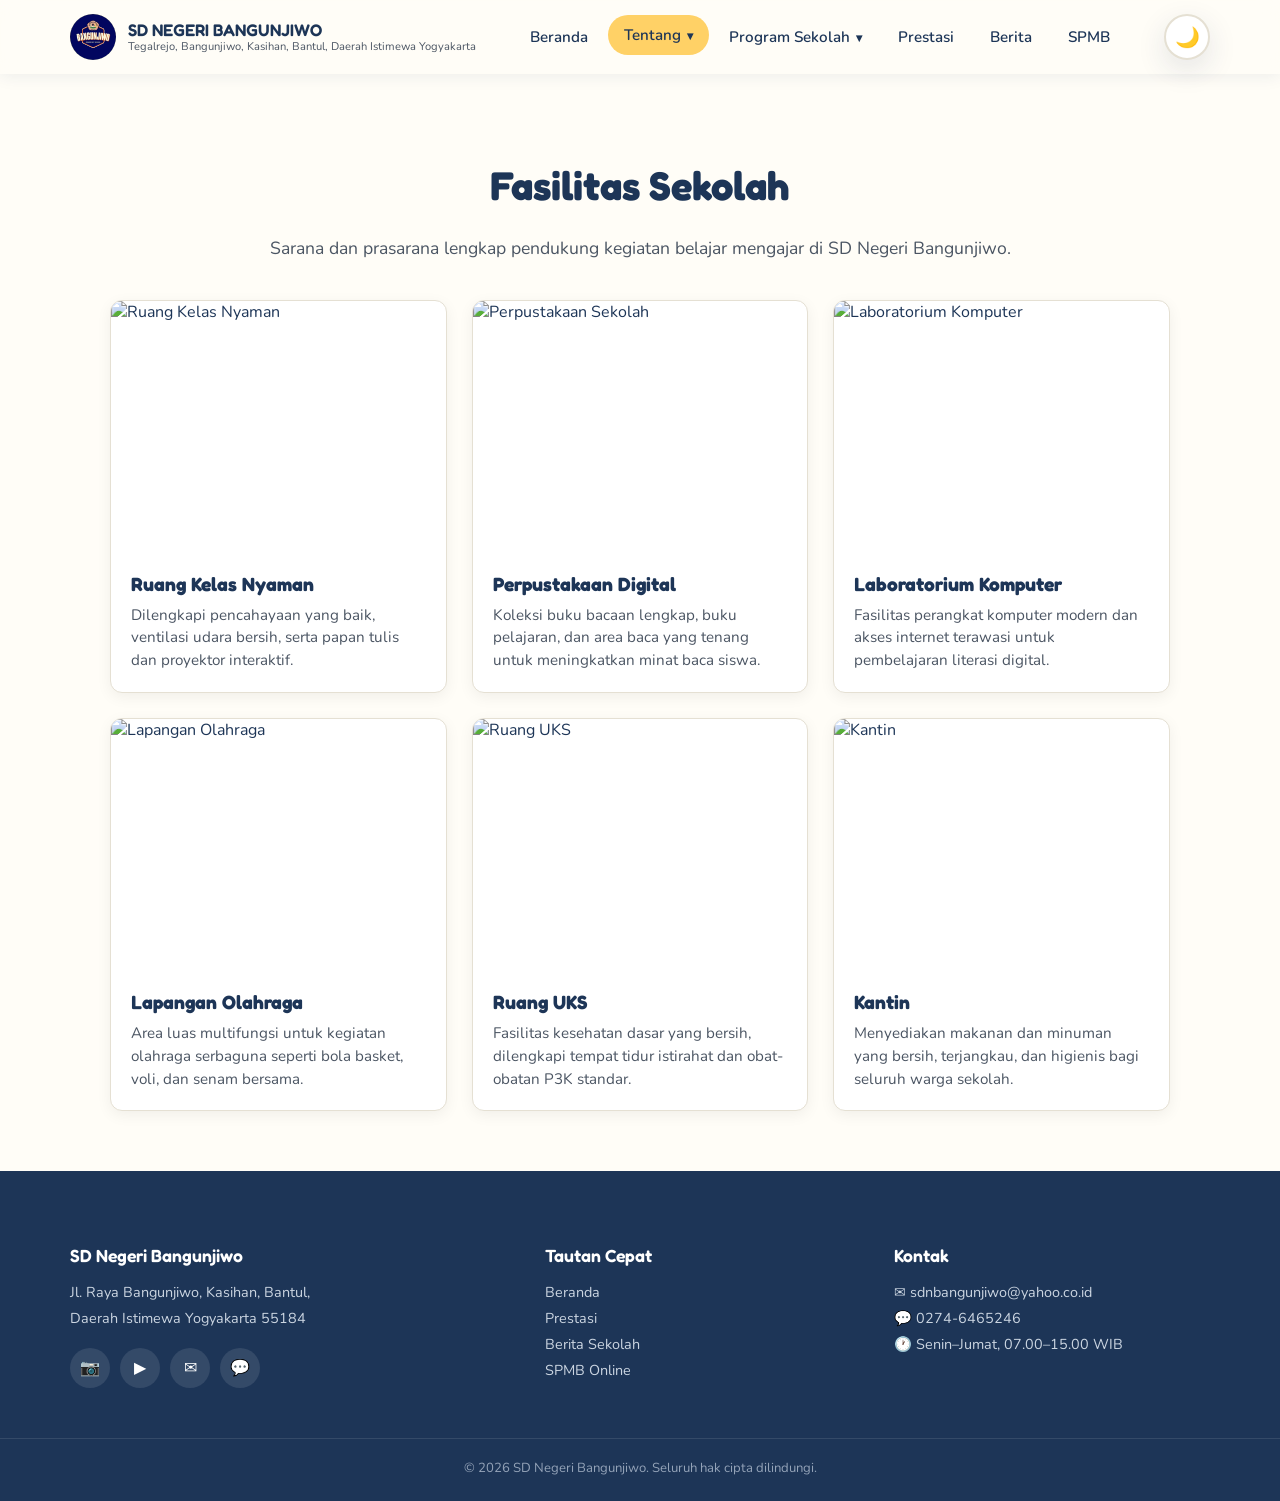
==== commit ae5c2c42: "Update contact information in fasilitas.html" ====
--- a/fasilitas.html
+++ b/fasilitas.html
@@ -247,8 +247,8 @@
       <div>
         <p class="footer-title">Kontak</p>
         <p class="footer-text">
-          ✉ sdnbangunjiwo@contoh.sch.id<br>
-          💬 +62 812-3456-7890<br>
+          ✉ sdnbangunjiwo@yahoo.co.id<br>
+          💬 0274-6465246<br>
           🕐 Senin–Jumat, 07.00–15.00 WIB
         </p>
       </div>
